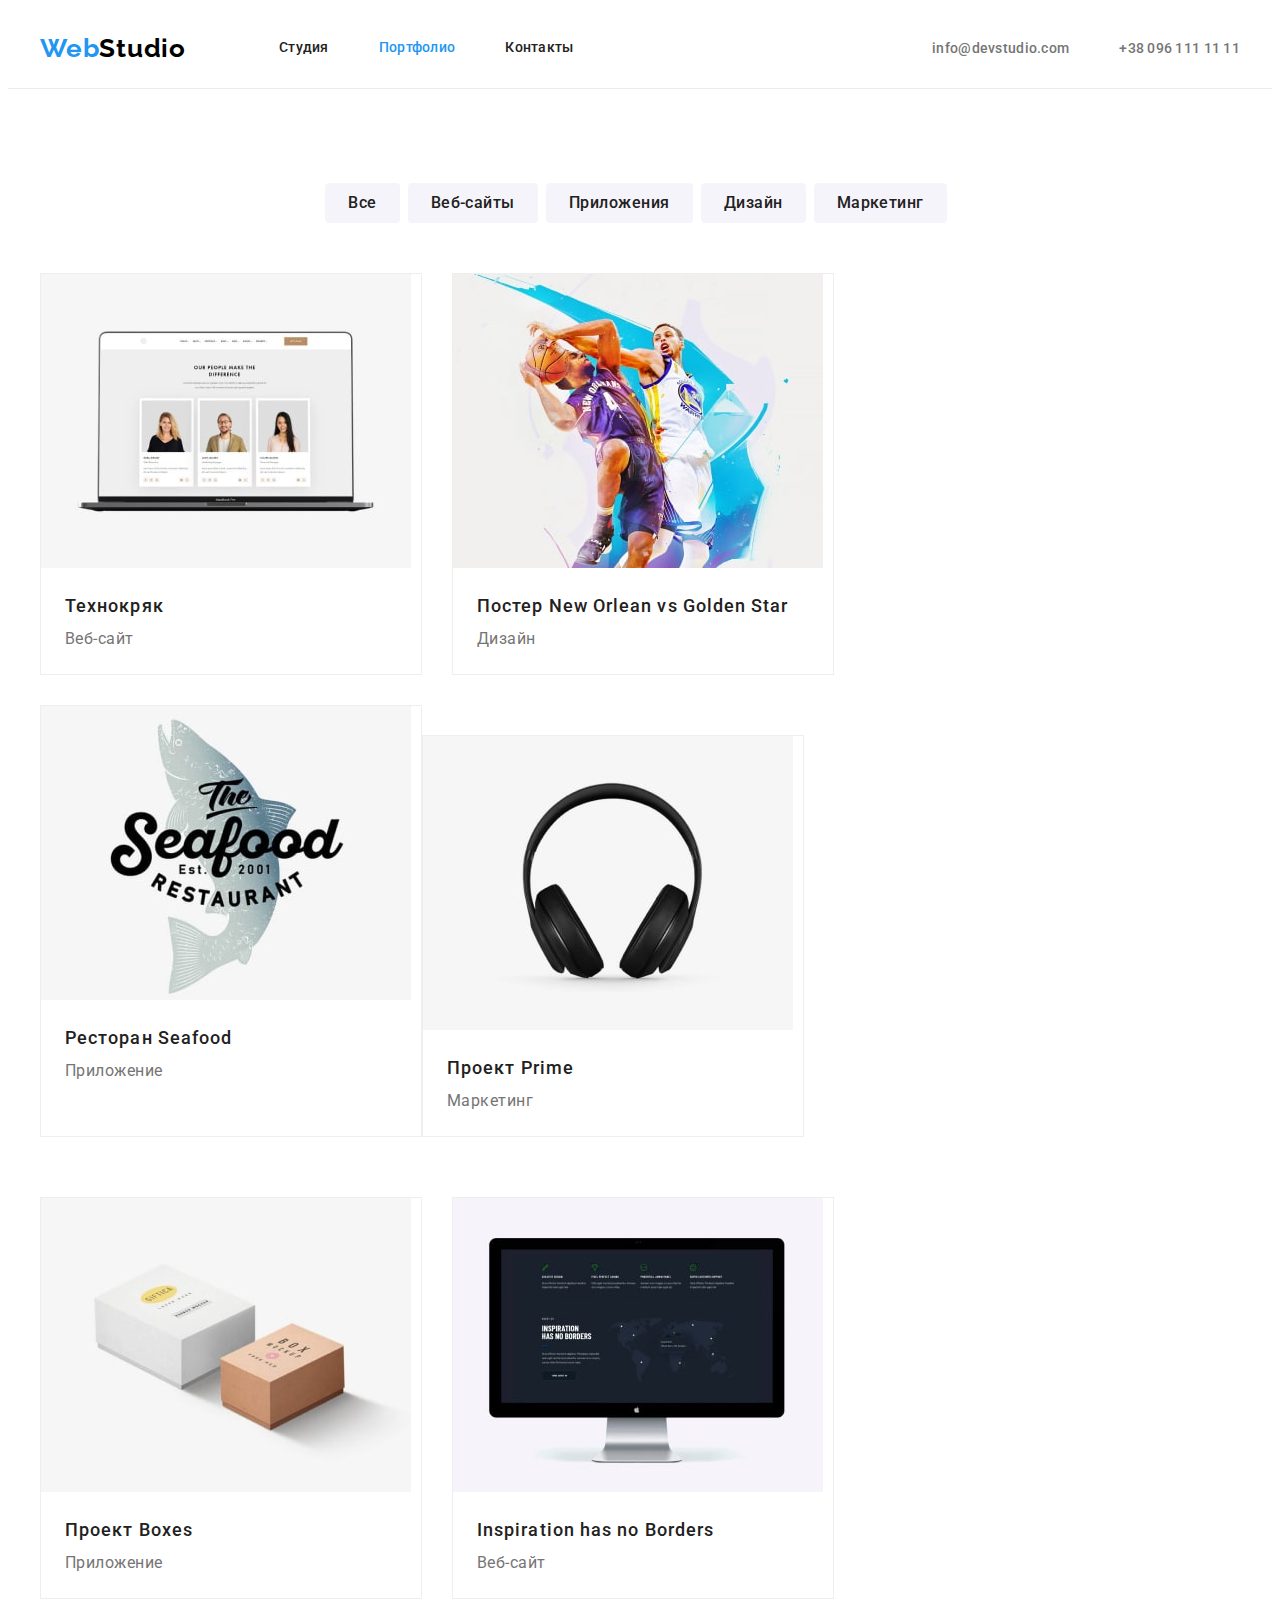
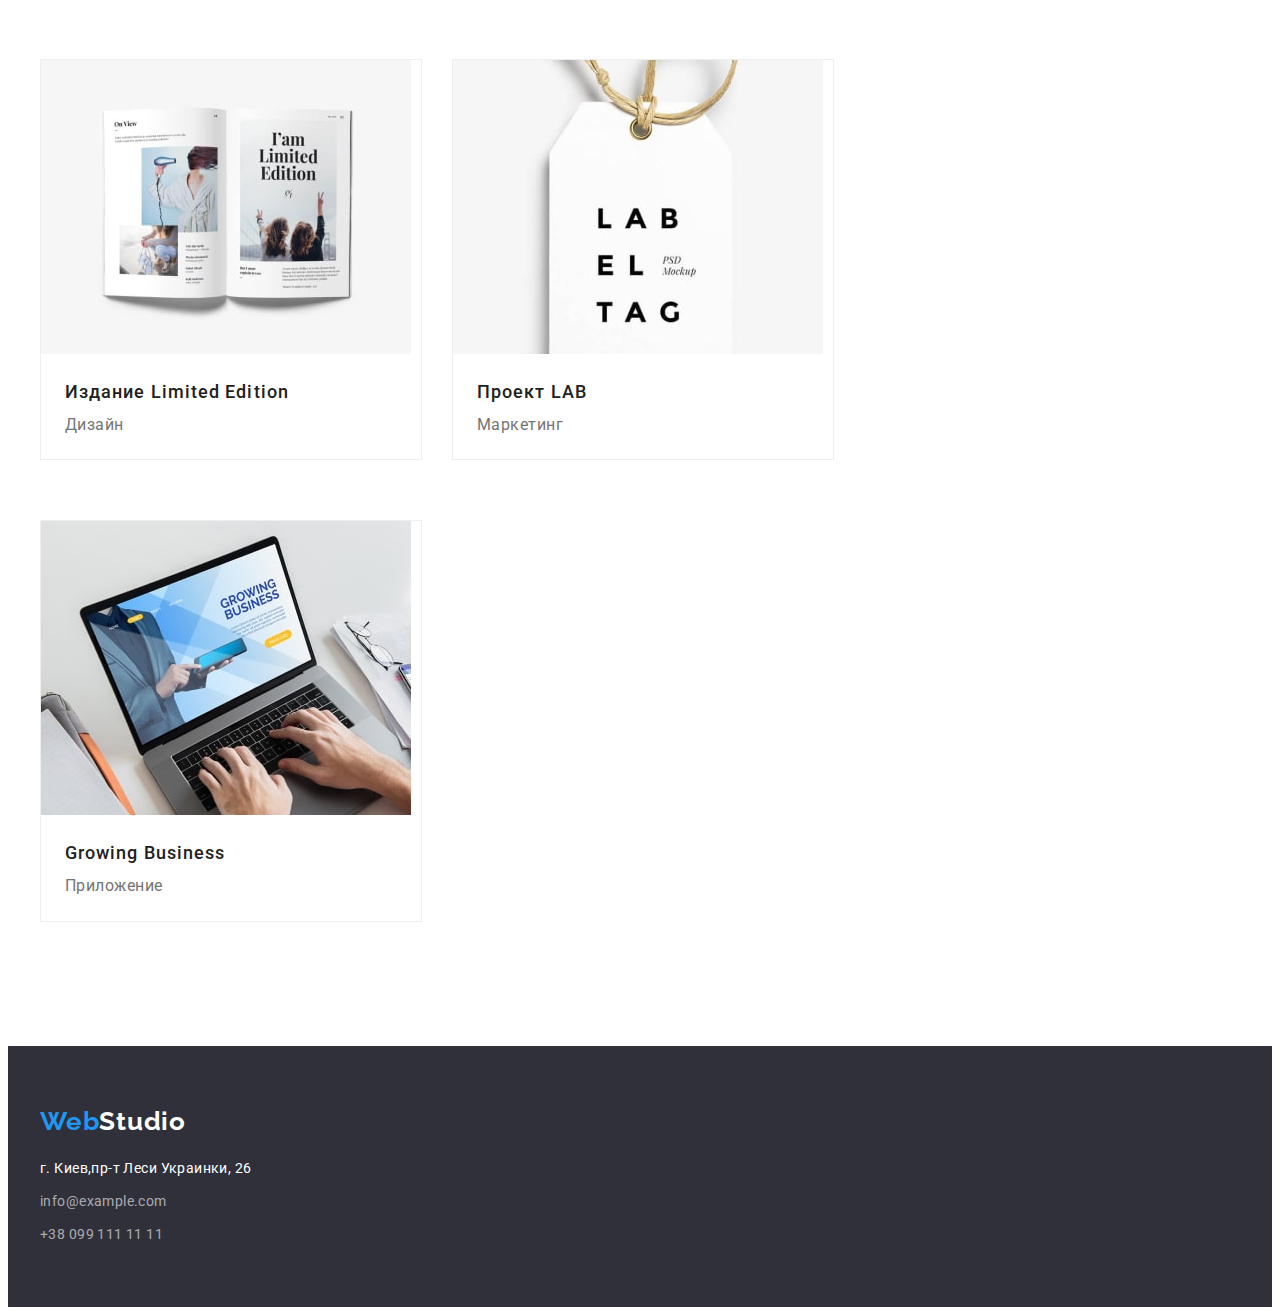
==== portfolio.html @ 387c9cba "dz-04-part-1" ====
<!DOCTYPE html>
<html lang="ru">

<head>
    <meta charset="UTF-8">
    <meta http-equiv="X-UA-Compatible" content="IE=edge">
    <meta name="viewport" content="width=device-width, initial-scale=1.0">
    <title>Портфолио</title>
    <link rel="preconnect" href="https://fonts.googleapis.com">
    <link rel="preconnect" href="https://fonts.gstatic.com" crossorigin>
    <link
        href="https://fonts.googleapis.com/css2?family=Raleway:wght@700&family=Roboto:wght@400;500;700;900&display=swap"
        rel="stylesheet">
    <link rel="stylesheet" href="https://cdnjs.cloudflare.com/ajax/libs/modern-normalize/1.1.0/modern-normalize.min.css"
        integrity="sha512-wpPYUAdjBVSE4KJnH1VR1HeZfpl1ub8YT/NKx4PuQ5NmX2tKuGu6U/JRp5y+Y8XG2tV+wKQpNHVUX03MfMFn9Q=="
        crossorigin="anonymous" referrerpolicy="no-referrer" />
    <link rel="stylesheet" href="./css/styles.css">
</head>

<body>
    <header class="header">
        <div class="container  header-container">
            <a class="logo link" href="WebStudio"> <span class="logo-web">Web</span><span
                    class="logo-black">Studio</span></a>
            <nav class="nav">
                <ul class="nav-list list">
                    <li class="nav-item"><a href="./index.html" class="nav-link link">Студия</a></li>
                    <li class="nav-item"><a href="./portfolio.html" class="nav-link link current">Портфолио</a></li>
                    <li class="nav-item"><a href="" class="nav-link link">Контакты</a></li>
                </ul>
            </nav>
            <ul class="contacts list">
                <li class="contact-item"><a class="header-contact-link link"
                        href="mailto:info@devstudio.com">info@devstudio.com</a></li>
                <li class="contact-item"><a class="header-contact-link link" href="tel:+380961111111">+38 096 111 11
                        11</a></li>
            </ul>
        </div>
    </header>
    <main>
        <section class="portfolio section">
            <div class="container">
                <h1 class="visually-hidden">Портфолио</h1>
                <ul class="filter-list list">
                    <li class="filter-item-btn"><button class="secondary-btn" type="button">Все</button></li>
                    <li class="filter-item-btn"><button class="secondary-btn" type="button">Веб-сайты</button></li>
                    <li class="filter-item-btn"><button class="secondary-btn" type="button">Приложения</button></li>
                    <li class="filter-item-btn"><button class="secondary-btn" type="button">Дизайн</button></li>
                    <li class="filter-item-btn"><button class="secondary-btn" type="button">Маркетинг</button></li>
                </ul>
                <h2 class="visually-hidden">Примеры работ</h2>
                <ul class="portfolio-list list">
                    <li class="portfolio-item"><img src="./images/img(05)-min.jpg" alt="экран ноутбука" width="370">
                        <div class="type-work">
                            <h3 class="portfolio-title">Технокряк</h3>
                            <p class="portfolio-text">Веб-сайт</p>
                        </div>
                    </li>
                    <li class="portfolio-item"><img src="./images/img(06)-min.jpg" alt="постер два баскетболиста"
                            width="370">
                        <div class="type-work">
                            <h3 class="portfolio-title">Постер New Orlean vs Golden Star</h3>
                            <p class="portfolio-text">Дизайн</p>
                        </div>
                    </li>
                    <li class="portfolio-item"><img src="./images/img(07)-min.jpg" alt="логотип на рыбе" width="370">
                        <div class="type-work">
                            <h3 class="portfolio-title">Ресторан Seafood</h3>
                            <p class="portfolio-text">Приложение</p>
                        </div>
                    </li>
                    <li class="portfolio-item"><img src="./images/img(08)-min.jpg" alt="наушники" width="370">
                        <div class="type-work">
                            <h3 class="portfolio-title">Проект Prime</h3>
                            <p class="portfolio-text">Маркетинг</p>
                        </div>
                    </li>
                    <li class="portfolio-item"><img src="./images/img(09)-min.jpg" alt="две коробки" width="370">
                        <div class="type-work">
                            <h3 class="portfolio-title">Проект Boxes</h3>
                            <p class="portfolio-text">Приложение</p>
                        </div>
                    </li>
                    <li class="portfolio-item"> <img src="./images/img(010)-min.jpg" alt="монитор" width="370">
                        <div class="type-work">
                            <h3 class="portfolio-title">Inspiration has no Borders</h3>
                            <p class="portfolio-text">Веб-сайт</p>
                        </div>
                    </li>
                    <li class="portfolio-item"> <img src="./images/img(011)-min.jpg" alt="монитор" width="370">
                        <div class="type-work">
                            <h3 class="portfolio-title">Издание Limited Edition</h3>
                            <p class="portfolio-text">Дизайн</p>
                        </div>
                    </li>
                    <li class="portfolio-item"> <img src="./images/img(012)-min.jpg" alt="белая этикетка" width="370">
                        <div class="type-work">
                            <h3 class="portfolio-title">Проект LAB</h3>
                            <p class="portfolio-text">Маркетинг</p>
                        </div>
                    </li>
                    <li class="portfolio-item"> <img src="./images/img(013)-min.jpg" alt="руки на клавиатуре ноутбука"
                            width="370">
                        <div class="type-work">
                            <h3 class="portfolio-title">Growing Business</h3>
                            <p class="portfolio-text">Приложение</p>
                        </div>
                    </li>
                </ul>
            </div>
        </section>
    </main>
    <footer class="footer-section">
        <div class="container">
            <a class="logo link logo-footer" href="WebStudio"><span class="logo-web">Web</span><span
                    class="logo-white">Studio</span></a>
            <address class="address">
                <ul class="footer-contact-list list">
                    <li class="footer-item">
                        <a class="map-link link footer-styles" href="https://goo.gl/maps/kV6BVvsJmheGVxGN6"
                            target="_blank" rel="noopener noreferrer">г.
                            Киев,пр-т Леси Украинки, 26
                        </a>
                    </li>
                    <li class="footer-contact-item footer-item">
                        <a class="contact-link link footer-styles" href="mailto:info@example.com">info@example.com</a>
                    </li>
                    <li class="footer-contact-item">
                        <a class="contact-link link footer-styles" href="tel:+380991111111">+38 099 111 11 11</a>
                    </li>
                </ul>
            </address>
        </div>
    </footer>
</body>

</html>
---- css/styles.css ----
:root {
  --primary-text-color: #000000;
  --secondary-text-color: #ffffff;
  --primary-shade-text-color: #212121;
  --primary-shade-2-text-color: #757575;
  --secondary-shade-text-color: rgba(255, 255, 255, 0.6);
  --accent-color: #2196f3;

  --primary-bgr-color: #ffffff;
  --secondary-bgr-color: #2f303a;
  --secondary-shade-bgr-color: #f5f4fa;

  --border-header-color: #ececec;
  --border-portfolio-item-color: #eeeeee;
}
body {
  font-family: 'Roboto', sans-serif;
  color: var(--primary-text-color);
  background-color: var(--primary-bgr-color);
}
p,
h1,
h2,
h3,
h4,
h5,
h6 {
  margin: 0;
}

ul {
  margin: 0;
  padding: 0;
}

img {
  display: block;
  max-width: 100%;
  height: auto;
}
.section {
  padding: 94px 0;
}
.container {
  width: 1200px;
  padding: 0 15px;
  margin: 0 auto;
}
.list {
  list-style: none;
}
.link {
  text-decoration: none;
}
.visually-hidden {
  position: absolute;
  white-space: nowrap;
  width: 1px;
  height: 1px;
  overflow: hidden;
  border: 0;
  padding: 0;
  clip: rect(0 0 0 0);
  clip-path: inset(50%);
  margin: -1px;
}
/* ---------КНОПКИ------- */
.primary-btn {
  cursor: pointer;
  font-family: inherit;
  font-weight: 700;
  font-size: 16px;
  line-height: 1.87;
  letter-spacing: 0.06em;
  color: var(--secondary-text-color);
  background-color: var(--accent-color);
  display: block;
  margin: 0 auto;
}
.primary-btn:focus,
.primary-btn:hover {
  background-color: var(--accent-color);
}
.primary-btn {
  padding: 10px 32px;
  border: none;
  box-shadow: 0px 4px 4px rgba(0, 0, 0, 0.15);
  border-radius: 4px;
}
.secondary-btn {
  cursor: pointer;
  font-family: inherit;
  font-weight: 500;
  font-size: 16px;
  line-height: 1.62;
  letter-spacing: 0.03em;
  color: var(--primary-shade-text-color);
  background-color: var(--secondary-shade-bgr-color);
  border-radius: 4px;
  padding: 6px 22px;
  border: 1px solid var(--secondary-shade-bgr-color);
}
.secondary-btn:hover,
.secondary-btn:focus,
.active {
  color: var(--secondary-text-color);
  background-color: var(--accent-color);
}
.filter-list {
  display: flex;
  justify-content: center;
}
.filter-item-btn:not(:last-child) {
  margin-right: 8px;
}
.filter-item-btn {
  margin-right: 8px;
}
/* ------ОБЩЕЕ----- */
.general-styles {
  line-height: 1.19;
  text-align: center;
  letter-spacing: 0.03em;
}
.footer-styles {
  font-style: normal;
  font-weight: 400;
  font-size: 14px;
  line-height: 1.71;
  letter-spacing: 0.03em;
}
.section-title {
  font-weight: 700;
  font-size: 36px;
  line-height: 1.17;
  text-align: center;
  letter-spacing: 0.03em;
  margin-bottom: 50px;
  color: var(--primary-shade-text-color);
}
/* -------HEADER------- */
.header {
  border-bottom: 1px solid var(--border-header-color);
}
.logo {
  font-family: Raleway;
  font-style: normal;
  font-weight: 700;
  font-size: 26px;
  line-height: 1.19;
  letter-spacing: 0.03em;
}
.header-container {
  display: flex;
  align-items: center;
}
.logo-web {
  color: var(--accent-color);
}
.logo-black {
  color: var(--primary-text-color);
}
.logo-white {
  color: var(--secondary-text-color);
}
.nav {
  margin-left: 93px;
}
.nav-list {
  display: flex;
  align-items: center;
}
.nav-item:not(:last-child) {
  margin-right: 50px;
}
.contacts {
  display: flex;
  align-items: center;
  margin-left: auto;
}
.contact-item:not(:last-child) {
  margin-right: 50px;
}
.nav-link {
  font-weight: 500;
  font-size: 14px;
  line-height: 1.14;
  letter-spacing: 0.02em;
  color: var(--primary-shade-text-color);
  padding: 32px 0;
  display: block;
}
.nav-link:hover,
.nav-link:focus {
  color: var(--accent-color);
}
.current {
  color: var(--accent-color);
}
.header-contact-link {
  font-family: Roboto;
  font-style: normal;
  font-weight: 500;
  font-size: 14px;
  line-height: 1.14;
  letter-spacing: 0.02em;
  color: var(--primary-shade-2-text-color);
  padding: 32px 0;
}
.header-contact-link:hover,
.header-contact-link:focus {
  color: var(--accent-color);
}
/* ------HERO----- */
.main-section {
  font-weight: 900;
  font-size: 44px;
  line-height: 1.36;
  text-align: center;
  letter-spacing: 0.06em;
  text-transform: uppercase;
  color: var(--secondary-text-color);
  background-color: var(--secondary-bgr-color);
  background-image: linear-gradient(rgba(47, 48, 58, 0.4), rgba(47, 48, 58, 0.4)),
    url(../images/hero-bg.jpg);
  background-repeat: no-repeat;
  background-position: center;
  background-size: cover;
  padding: 200px 0;
}
.main {
  font-size: 44px;
  max-width: 696px;
  margin: 0 auto 30px;
}

/* --------особенности--------- */
.special {
  padding-bottom: 47px;
}
.special-list {
  display: flex;
}
.special-item {
  margin-right: 30px;
}
.special-item:last-child {
  margin-right: 0;
}
.special-title {
  font-weight: 700;
  font-size: 14px;
  line-height: 1.14;
  letter-spacing: 0.03em;
  text-transform: uppercase;
  color: var(--primary-shade-text-color);
}
.special-text {
  font-weight: 400;
  font-size: 14px;
  line-height: 1.71;
  letter-spacing: 0.03em;
  color: var(--primary-shade-2-text-color);
}
/* -----ЧЕМ МЫ ЗАНИМАЕМСЯ----- */
.section-work {
  padding-top: 47px;
}
.work-list {
  display: flex;
}
.work-item:not(:last-child) {
  margin-right: 30px;
}
/* -------НАША КОМАНДА-------- */
.team {
  background-color: var(--secondary-shade-bgr-color);
}
.team-list {
  display: flex;
}
.team-item:not(:last-child) {
  margin-right: 30px;
}
.teammate {
  padding: 30px 0;
  background: var(--primary-bgr-color);
  box-shadow: 0px 1px 3px rgba(0, 0, 0, 0.12), 0px 1px 1px rgba(0, 0, 0, 0.14),
    0px 2px 1px rgba(0, 0, 0, 0.2);
  border-radius: 0px 0px 4px 4px;
}
.teammate-name {
  font-style: normal;
  font-weight: 500;
  font-size: 16px;
  color: var(--primary-shade-text-color);
}
.teammate-position {
  margin-top: 10px;
  margin-bottom: 16px;
  font-weight: 400;
  font-size: 16px;
  color: var(--primary-shade-2-text-color);
}
.teammate-social-item {
  width: 44px;
  height: 44px;
}
.teammate-social-item + .teammate-social-item {
  margin-left: 10px;
}
.teammate-social-link {
  width: 100%;
  height: 100%;
  border-radius: 50%;
  display: flex;
  align-items: center;
  justify-content: center;
}
.teammate-social-link:hover .teammate-social-link:focus {
  background-color: var(--accent-color);
}

.teammate-social-icon {
  fill: #afb1b8;
}
.teammate-social-icon:hover,
.teammate-social-icon:focus {
  background-color: var(--primary-bgr-color);
}
.teammate-social-list {
  display: flex;
  justify-content: center;
}
/* ----------ПОДВАЛ---------- */
.address {
  margin-top: 20px;
}
.footer-contact-list {
  display: block;
}
.map-link {
  color: var(--secondary-text-color);
}
.map-link:hover,
.map-link:focus {
  color: var(--accent-color);
}
.footer-section {
  padding: 60px 0;
  background-color: var(--secondary-bgr-color);
}
.contact-link {
  color: var(--secondary-shade-text-color);
}
.contact-link:hover,
.contact-link:focus {
  color: var(--accent-color);
}
.footer-item:not(:last-child) {
  margin-bottom: 9px;
}
/* ---------Портфолио------- */
.filter-list {
  margin-bottom: 50px;
}
.portfolio-title {
  font-style: normal;
  font-weight: 500;
  font-size: 18px;
  line-height: 2;
  letter-spacing: 0.06em;
  color: var(--primary-shade-text-color);
}
.portfolio-text {
  font-size: 16px;
  line-height: 1.87;
  letter-spacing: 0.03em;
  color: var(--primary-shade-2-text-color);
}
.portfolio-list {
  display: flex;
  flex-wrap: wrap;
}
.portfolio-item {
  margin-right: 30px;
  margin-bottom: 30px;
  border: 1px solid var(--border-portfolio-item-color);
}
.portfolio-item {
  flex-basis: calc((100% - 60px) / 3);
}
.portfolio-item {
  margin-right: 30px;
}
.portfolio-item:nth-child(3n) {
  margin-right: 0;
}
.portfolio-item:not(:nth-child(3n)) {
  margin-right: 30px;
}
.portfolio-item:not(:nth-child(-n + 3)) {
  margin-top: 30px;
}
.type-work {
  padding: 20px 24px;
}
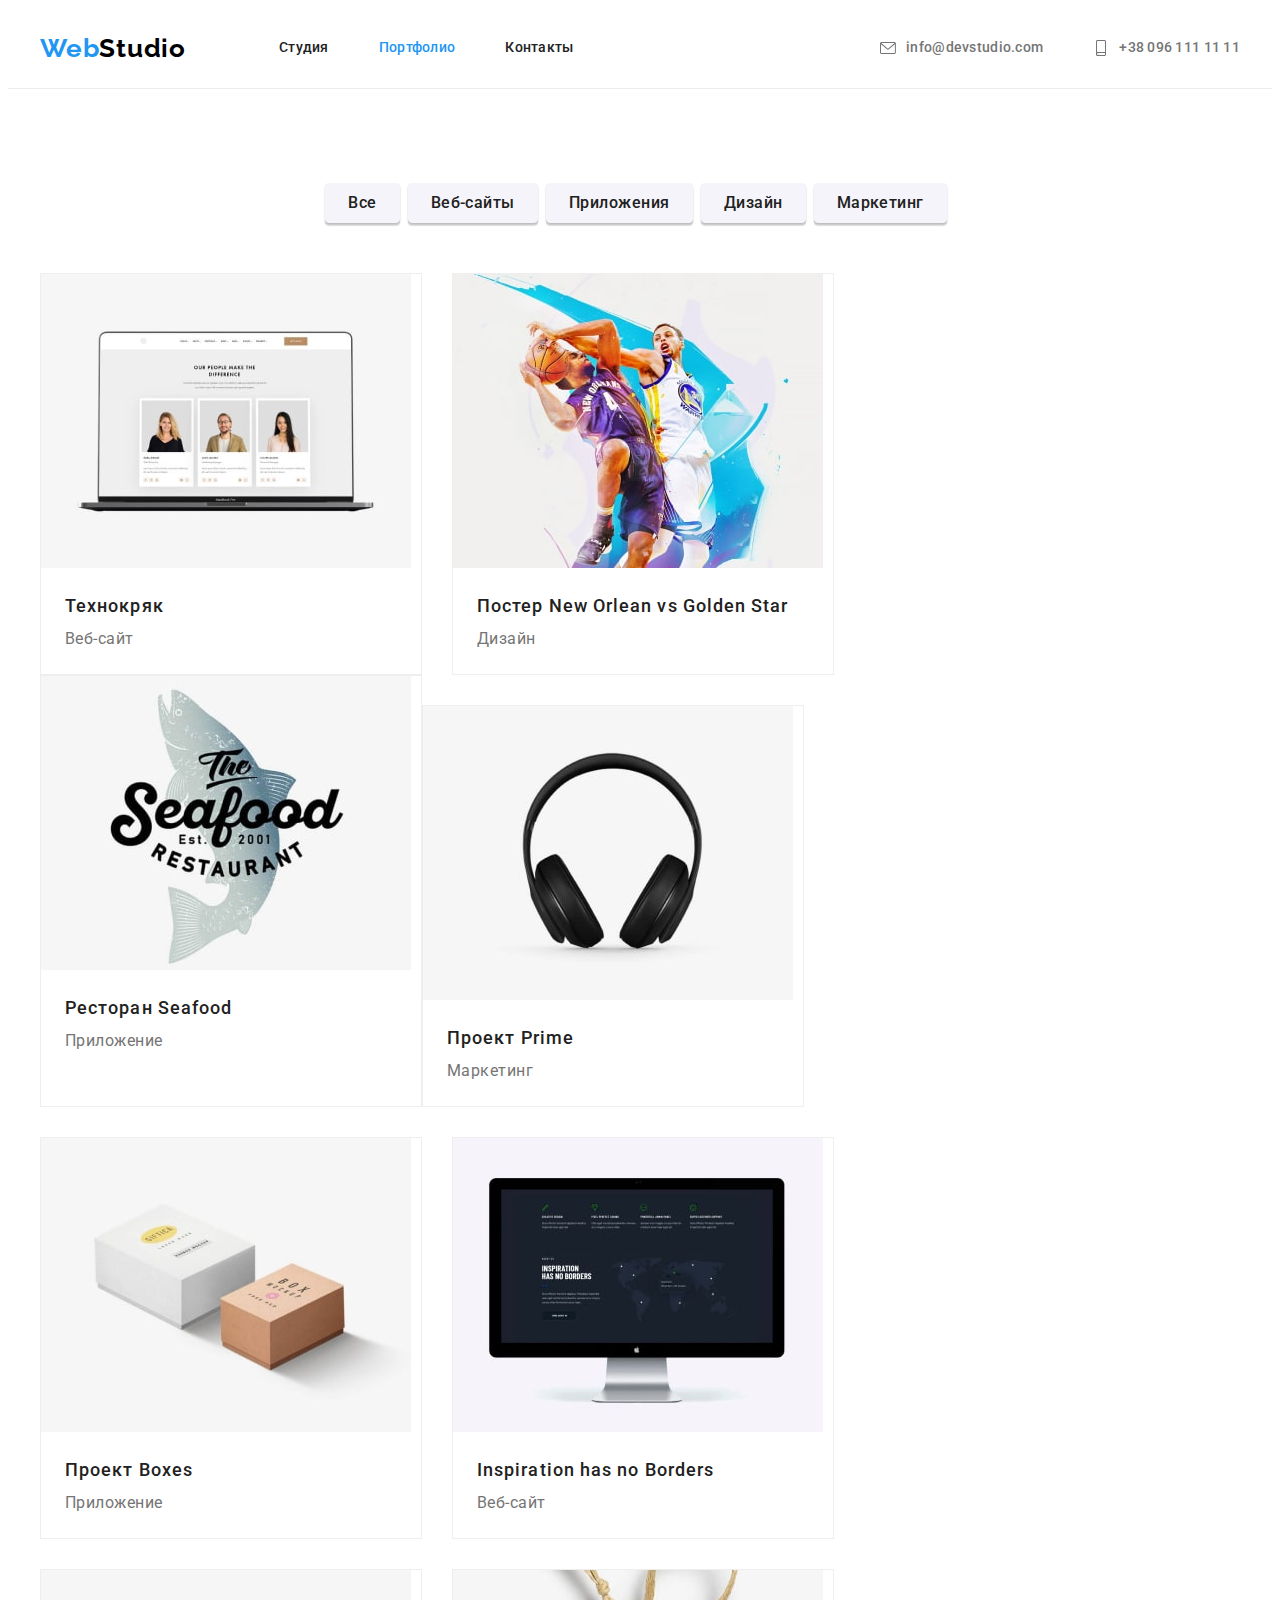
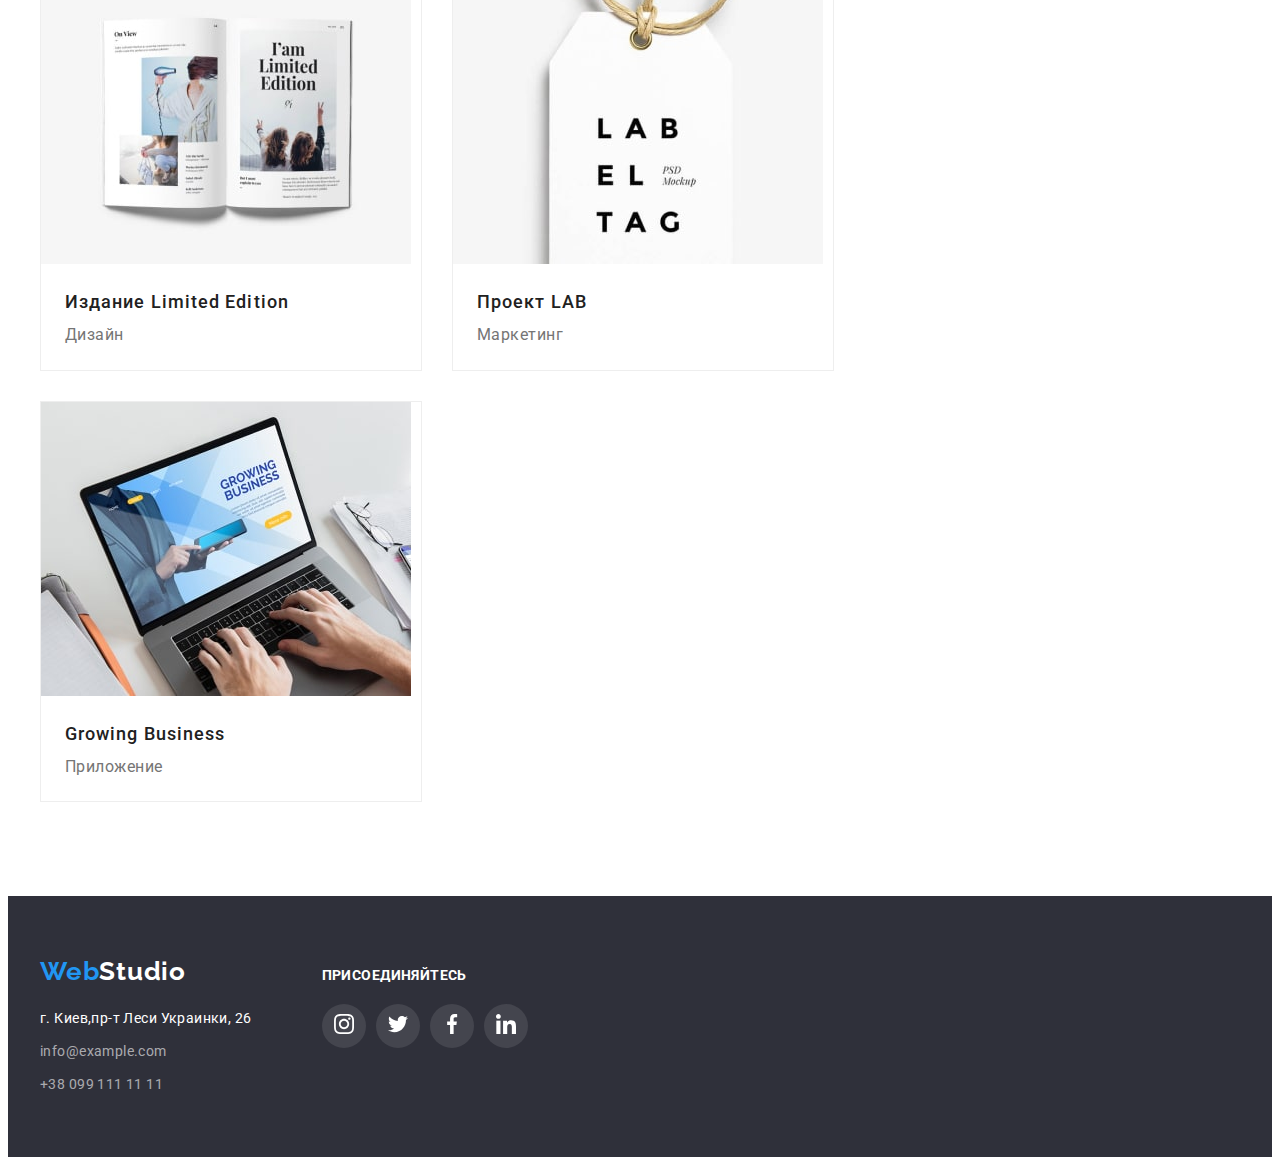
==== commit 646e1baa: "dz-04-finish" ====
--- a/portfolio.html
+++ b/portfolio.html
@@ -30,9 +30,14 @@
                 </ul>
             </nav>
             <ul class="contacts list">
-                <li class="contact-item"><a class="header-contact-link link"
-                        href="mailto:info@devstudio.com">info@devstudio.com</a></li>
-                <li class="contact-item"><a class="header-contact-link link" href="tel:+380961111111">+38 096 111 11
+                <li class="contact-item"><a class="header-contact-link link" href="mailto:info@devstudio.com"><svg
+                            class="header-contact-icon" width="16" height="16">
+                            <use href="./images/icons.svg#icon-envelope"></use>
+                        </svg>info@devstudio.com</a></li>
+                <li class="contact-item"><a class="header-contact-link link" href="tel:+380961111111"><svg
+                            class="header-contact-icon" width="16" height="16">
+                            <use href="./images/icons.svg#icon-smartphone"></use>
+                        </svg>+38 096 111 11
                         11</a></li>
             </ul>
         </div>
@@ -52,58 +57,74 @@
                 <ul class="portfolio-list list">
                     <li class="portfolio-item"><img src="./images/img(05)-min.jpg" alt="экран ноутбука" width="370">
                         <div class="type-work">
-                            <h3 class="portfolio-title">Технокряк</h3>
-                            <p class="portfolio-text">Веб-сайт</p>
+                            <a class="link" href="">
+                                <h3 class="portfolio-title">Технокряк</h3>
+                                <p class="portfolio-text">Веб-сайт</p>
+                            </a>
                         </div>
                     </li>
                     <li class="portfolio-item"><img src="./images/img(06)-min.jpg" alt="постер два баскетболиста"
                             width="370">
                         <div class="type-work">
-                            <h3 class="portfolio-title">Постер New Orlean vs Golden Star</h3>
-                            <p class="portfolio-text">Дизайн</p>
+                            <a class="link" href="">
+                                <h3 class="portfolio-title">Постер New Orlean vs Golden Star</h3>
+                                <p class="portfolio-text">Дизайн</p>
+                            </a>
                         </div>
                     </li>
                     <li class="portfolio-item"><img src="./images/img(07)-min.jpg" alt="логотип на рыбе" width="370">
                         <div class="type-work">
-                            <h3 class="portfolio-title">Ресторан Seafood</h3>
-                            <p class="portfolio-text">Приложение</p>
+                            <a class="link" href="">
+                                <h3 class="portfolio-title">Ресторан Seafood</h3>
+                                <p class="portfolio-text">Приложение</p>
+                            </a>
                         </div>
                     </li>
                     <li class="portfolio-item"><img src="./images/img(08)-min.jpg" alt="наушники" width="370">
-                        <div class="type-work">
-                            <h3 class="portfolio-title">Проект Prime</h3>
-                            <p class="portfolio-text">Маркетинг</p>
+                        <div class="type-work"><a class="link" href="">
+                                <h3 class="portfolio-title">Проект Prime</h3>
+                                <p class="portfolio-text">Маркетинг</p>
+                            </a>
                         </div>
                     </li>
                     <li class="portfolio-item"><img src="./images/img(09)-min.jpg" alt="две коробки" width="370">
-                        <div class="type-work">
-                            <h3 class="portfolio-title">Проект Boxes</h3>
-                            <p class="portfolio-text">Приложение</p>
+                        <div class="type-work"><a class="link" href="">
+                                <h3 class="portfolio-title">Проект Boxes</h3>
+                                <p class="portfolio-text">Приложение</p>
+                            </a>
                         </div>
                     </li>
                     <li class="portfolio-item"> <img src="./images/img(010)-min.jpg" alt="монитор" width="370">
                         <div class="type-work">
-                            <h3 class="portfolio-title">Inspiration has no Borders</h3>
-                            <p class="portfolio-text">Веб-сайт</p>
+                            <a class="link" href="">
+                                <h3 class="portfolio-title">Inspiration has no Borders</h3>
+                                <p class="portfolio-text">Веб-сайт</p>
+                            </a>
                         </div>
                     </li>
                     <li class="portfolio-item"> <img src="./images/img(011)-min.jpg" alt="монитор" width="370">
                         <div class="type-work">
-                            <h3 class="portfolio-title">Издание Limited Edition</h3>
-                            <p class="portfolio-text">Дизайн</p>
+                            <a class="link" href="">
+                                <h3 class="portfolio-title">Издание Limited Edition</h3>
+                                <p class="portfolio-text">Дизайн</p>
+                            </a>
                         </div>
                     </li>
                     <li class="portfolio-item"> <img src="./images/img(012)-min.jpg" alt="белая этикетка" width="370">
                         <div class="type-work">
-                            <h3 class="portfolio-title">Проект LAB</h3>
-                            <p class="portfolio-text">Маркетинг</p>
+                            <a class="link" href="">
+                                <h3 class="portfolio-title">Проект LAB</h3>
+                                <p class="portfolio-text">Маркетинг</p>
+                            </a>
                         </div>
                     </li>
                     <li class="portfolio-item"> <img src="./images/img(013)-min.jpg" alt="руки на клавиатуре ноутбука"
                             width="370">
                         <div class="type-work">
-                            <h3 class="portfolio-title">Growing Business</h3>
-                            <p class="portfolio-text">Приложение</p>
+                            <a class="link" href="">
+                                <h3 class="portfolio-title">Growing Business</h3>
+                                <p class="portfolio-text">Приложение</p>
+                            </a>
                         </div>
                     </li>
                 </ul>
@@ -111,25 +132,58 @@
         </section>
     </main>
     <footer class="footer-section">
-        <div class="container">
-            <a class="logo link logo-footer" href="WebStudio"><span class="logo-web">Web</span><span
-                    class="logo-white">Studio</span></a>
-            <address class="address">
-                <ul class="footer-contact-list list">
-                    <li class="footer-item">
-                        <a class="map-link link footer-styles" href="https://goo.gl/maps/kV6BVvsJmheGVxGN6"
-                            target="_blank" rel="noopener noreferrer">г.
-                            Киев,пр-т Леси Украинки, 26
+        <div class="container container-logo-icons">
+            <div class="container-footer">
+                <a class="logo link logo-footer" href="WebStudio"><span class="logo-web">Web</span><span
+                        class="logo-white">Studio</span></a>
+                <address class="address">
+                    <ul class="footer-contact-list list">
+                        <li class="footer-item">
+                            <a class="map-link link footer-styles" href="https://goo.gl/maps/kV6BVvsJmheGVxGN6"
+                                target="_blank" rel="noopener noreferrer">г.
+                                Киев,пр-т Леси Украинки, 26
+                            </a>
+                        </li>
+                        <li class="footer-contact-item footer-item">
+                            <a class="contact-link link footer-styles"
+                                href="mailto:info@example.com">info@example.com</a>
+                        </li>
+                        <li class="footer-contact-item">
+                            <a class="contact-link link footer-styles" href="tel:+380991111111">+38 099 111 11 11</a>
+                        </li>
+                    </ul>
+            </div>
+            </address>
+            <div class="container-join">
+                <h3 class="join-title">ПРИСОЕДИНЯЙТЕСЬ</h3>
+                <ul class="join-list list">
+                    <li class="join-item">
+                        <a href="" class="join-link">
+                            <svg class="join-icon" width="20" height="20">
+                                <use href="./images/icons.svg#icon-instagram-2"></use>
+                            </svg>
                         </a>
                     </li>
-                    <li class="footer-contact-item footer-item">
-                        <a class="contact-link link footer-styles" href="mailto:info@example.com">info@example.com</a>
+                    <li class="join-item">
+                        <a href="" class="join-link">
+                            <svg class="join-icon" width="20" height="20">
+                                <use href="./images/icons.svg#icon-twitter-2"></use>
+                            </svg></a>
                     </li>
-                    <li class="footer-contact-item">
-                        <a class="contact-link link footer-styles" href="tel:+380991111111">+38 099 111 11 11</a>
+                    <li class="join-item">
+                        <a href="" class="join-link">
+                            <svg class="join-icon" width="20" height="20">
+                                <use href="./images/icons.svg#icon-facebook-2"></use>
+                            </svg></a>
+                    </li>
+                    <li class="join-item">
+                        <a href="" class="join-link">
+                            <svg class="join-icon" width="20" height="20">
+                                <use href="./images/icons.svg#icon-linkedin-2"></use>
+                            </svg></a>
                     </li>
                 </ul>
-            </address>
+            </div>
         </div>
     </footer>
 </body>
--- a/css/styles.css
+++ b/css/styles.css
@@ -12,6 +12,7 @@
 
   --border-header-color: #ececec;
   --border-portfolio-item-color: #eeeeee;
+  --border-clients-color: #afb1b8;
 }
 body {
   font-family: 'Roboto', sans-serif;
@@ -99,10 +100,11 @@
   border-radius: 4px;
   padding: 6px 22px;
   border: 1px solid var(--secondary-shade-bgr-color);
+  box-shadow: 0px 3px 1px rgba(0, 0, 0, 0.1), 0px 1px 2px rgba(0, 0, 0, 0.08),
+    0px 2px 2px rgba(0, 0, 0, 0.12);
 }
 .secondary-btn:hover,
-.secondary-btn:focus,
-.active {
+.secondary-btn:focus {
   color: var(--secondary-text-color);
   background-color: var(--accent-color);
 }
@@ -210,6 +212,20 @@
 .header-contact-link:hover,
 .header-contact-link:focus {
   color: var(--accent-color);
+}
+.header-contact-icon {
+  fill: var(--primary-shade-2-text-color);
+}
+.header-contact-icon {
+  margin-right: 10px;
+}
+.header-contact-icon {
+  fill: currentColor;
+}
+.header-contact-link {
+  display: flex;
+  align-items: center;
+  justify-content: center;
 }
 /* ------HERO----- */
 .main-section {
@@ -225,7 +241,6 @@
     url(../images/hero-bg.jpg);
   background-repeat: no-repeat;
   background-position: center;
-  background-size: cover;
   padding: 200px 0;
 }
 .main {
@@ -235,6 +250,23 @@
 }
 
 /* --------особенности--------- */
+
+.special-picture {
+  display: flex;
+}
+.pictures-list {
+  display: flex;
+}
+.picture-item + .picture-item {
+  margin-left: 30px;
+}
+.picture-item {
+  width: 270px;
+
+  background-color: var(--secondary-shade-bgr-color);
+  padding: 25px 100px;
+  margin-bottom: 30px;
+}
 .special {
   padding-bottom: 47px;
 }
@@ -317,20 +349,57 @@
   align-items: center;
   justify-content: center;
 }
-.teammate-social-link:hover .teammate-social-link:focus {
+.teammate-social-link:hover,
+.teammate-social-link:focus {
   background-color: var(--accent-color);
 }
-
+.teammate-social-link:hover .teammate-social-icon,
+.teammate-social-link:focus .teammate-social-icon {
+  fill: var(--secondary-text-color);
+}
 .teammate-social-icon {
-  fill: #afb1b8;
-}
-.teammate-social-icon:hover,
-.teammate-social-icon:focus {
-  background-color: var(--primary-bgr-color);
+  fill: var(--border-clients-color);
 }
 .teammate-social-list {
   display: flex;
   justify-content: center;
+}
+/* -----ПОСТОЯННЫЕ КЛИЕНТЫ----- */
+.clients-list {
+  display: flex;
+  justify-content: center;
+  align-items: center;
+}
+.client-item {
+  display: flex;
+  width: 170px;
+  height: 92px;
+  border: 1px solid var(--border-clients-color);
+  border-radius: 4px;
+  justify-content: center;
+  align-items: center;
+}
+.client-item:hover,
+.client-item:focus {
+  border-color: var(--accent-color);
+}
+.client-item + .client-item {
+  margin-left: 30px;
+}
+.client-link {
+  width: 106px;
+  height: 60px;
+  display: flex;
+  justify-content: center;
+  align-items: center;
+  color: #afb1b8;
+}
+.client-icon {
+  fill: currentColor;
+}
+.client-icon:hover,
+.client-icon:focus {
+  color: var(--accent-color);
 }
 /* ----------ПОДВАЛ---------- */
 .address {
@@ -359,6 +428,43 @@
 }
 .footer-item:not(:last-child) {
   margin-bottom: 9px;
+}
+/* ------ПРИСОЕДИНЯЙТЕСЬ----- */
+.container-logo-icons {
+  display: flex;
+  align-items: baseline;
+}
+.container-join {
+  justify-content: flex-start;
+  margin-left: 70px;
+}
+.join-title {
+  font-size: 14px;
+  line-height: 1.14;
+  letter-spacing: 0.03em;
+  text-transform: uppercase;
+  color: var(--secondary-text-color);
+}
+.join-list {
+  display: flex;
+  padding: 0;
+}
+.join-item + .join-item {
+  margin-left: 10px;
+}
+.join-item {
+  margin-top: 20px;
+  border-radius: 50%;
+  display: flex;
+  align-items: center;
+  justify-content: center;
+  width: 44px;
+  height: 44px;
+  background: rgba(255, 255, 255, 0.1);
+}
+.join-item:hover,
+.join-item:focus {
+  background-color: var(--accent-color);
 }
 /* ---------Портфолио------- */
 .filter-list {
@@ -382,20 +488,18 @@
   display: flex;
   flex-wrap: wrap;
 }
+.portfolio-item:hover,
+.portfolio-item:focus {
+  box-shadow: 0px 1px 1px rgba(0, 0, 0, 0.12), 0px 4px 4px rgba(0, 0, 0, 0.06),
+    1px 4px 6px rgba(0, 0, 0, 0.16);
+}
+
 .portfolio-item {
-  margin-right: 30px;
-  margin-bottom: 30px;
   border: 1px solid var(--border-portfolio-item-color);
 }
 .portfolio-item {
   flex-basis: calc((100% - 60px) / 3);
 }
-.portfolio-item {
-  margin-right: 30px;
-}
-.portfolio-item:nth-child(3n) {
-  margin-right: 0;
-}
 .portfolio-item:not(:nth-child(3n)) {
   margin-right: 30px;
 }
